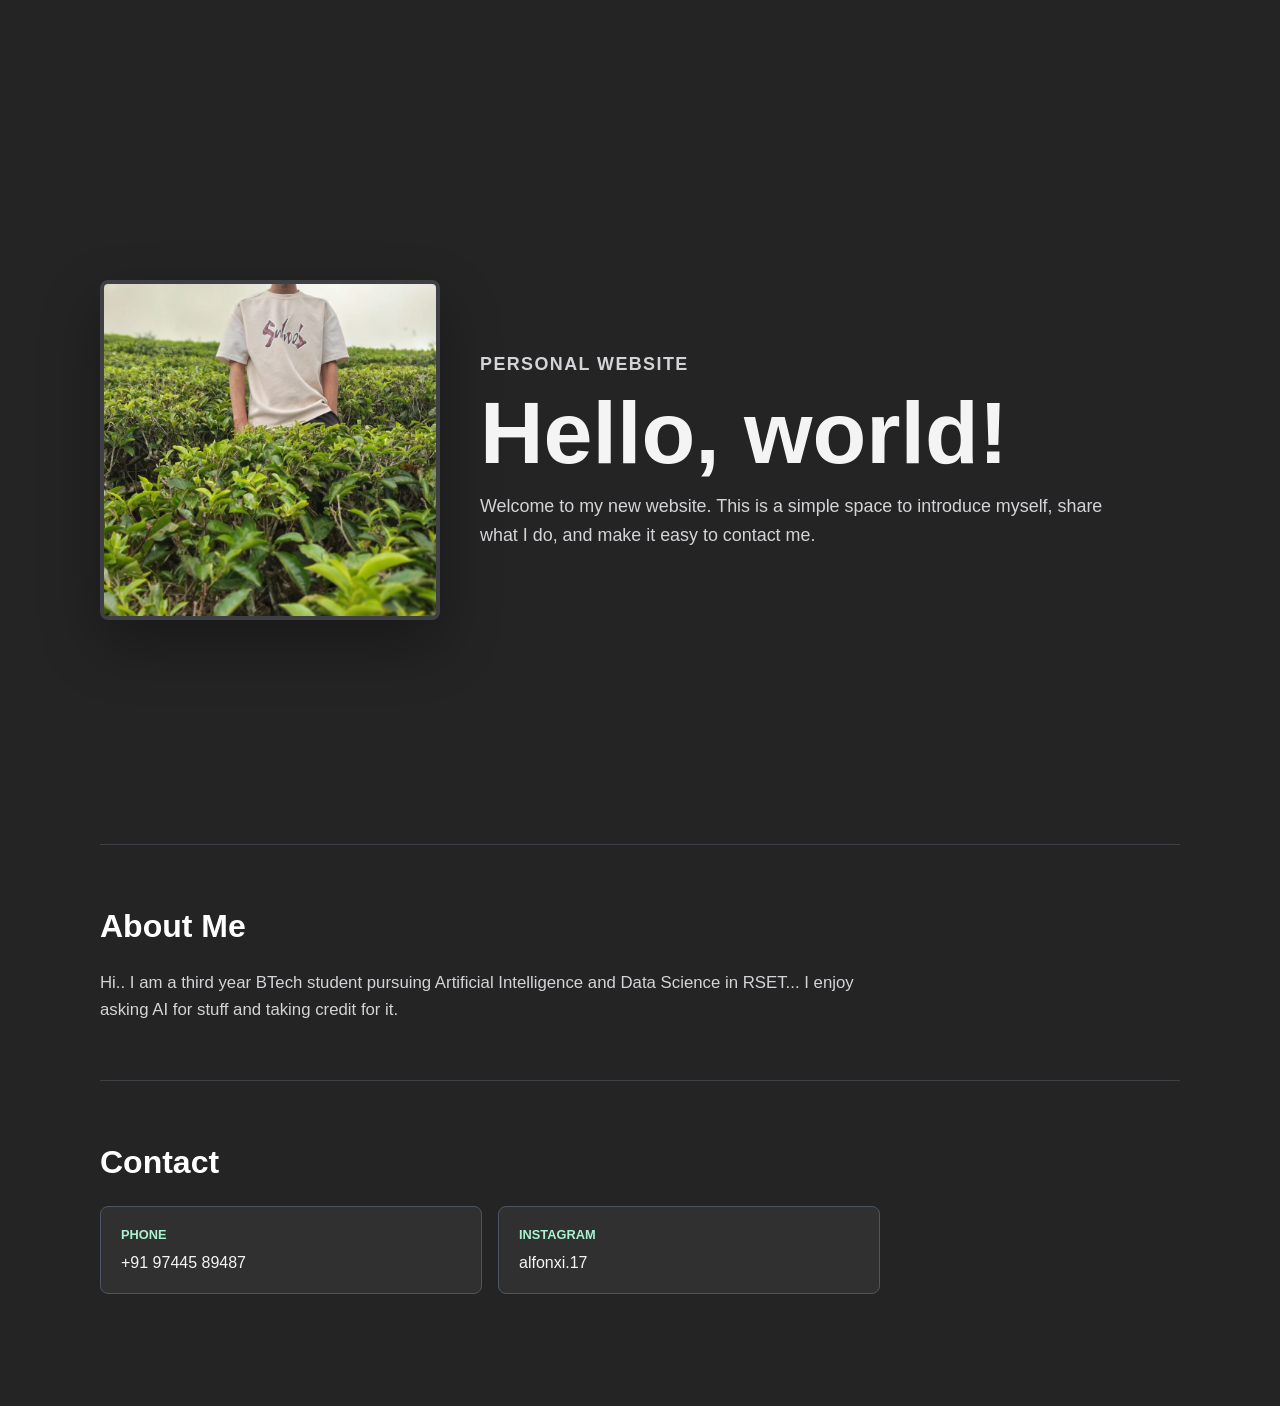
==== index.html @ b7babdc3 "Update index.html" ====
<!DOCTYPE html>
<html lang="en">
<head>
    <meta charset="UTF-8">
    <meta name="viewport" content="width=device-width, initial-scale=1.0">
    <title>My GitHub Website</title>
    <style>
        * {
            box-sizing: border-box;
            margin: 0;
            padding: 0;
        }

        body {
            min-height: 100vh;
            font-family: Arial, Helvetica, sans-serif;
            color: #f4f4f5;
            background: #242424;
            line-height: 1.6;
        }

        main {
            width: min(1080px, calc(100% - 32px));
            margin: 0 auto;
            padding: 56px 0;
        }

        .hero {
            display: grid;
            grid-template-columns: minmax(220px, 340px) 1fr;
            gap: 40px;
            align-items: center;
            min-height: calc(100vh - 112px);
        }

        .profile-photo {
            width: 100%;
            aspect-ratio: 1;
            object-fit: cover;
            border: 4px solid #3f3f46;
            border-radius: 8px;
            box-shadow: 0 24px 60px rgba(0, 0, 0, 0.32);
            background: #18181b;
        }

        .intro {
            max-width: 650px;
        }

        .eyebrow {
            margin-bottom: 12px;
            color: #a7f3d0;
            font-size: 0.9rem;
            font-weight: 700;
            letter-spacing: 0.08em;
            text-transform: uppercase;
        }

        h1 {
            margin-bottom: 18px;
            font-size: clamp(2.5rem, 8vw, 5.5rem);
            line-height: 0.95;
        }

        .intro p {
            color: #d4d4d8;
            font-size: 1.12rem;
        }

        section {
            padding: 56px 0;
            border-top: 1px solid #3f3f46;
        }

        h2 {
            margin-bottom: 18px;
            color: #ffffff;
            font-size: 2rem;
        }

        .about {
            max-width: 780px;
            color: #d4d4d8;
            font-size: 1.05rem;
        }

        .contact-grid {
            display: grid;
            grid-template-columns: repeat(2, minmax(0, 1fr));
            gap: 16px;
            max-width: 780px;
        }

        .contact-link {
            display: block;
            padding: 18px 20px;
            color: #f4f4f5;
            text-decoration: none;
            background: #303030;
            border: 1px solid #4b5563;
            border-radius: 8px;
            transition: transform 160ms ease, border-color 160ms ease, background 160ms ease;
        }

        .contact-link:hover,
        .contact-link:focus {
            background: #353535;
            border-color: #a7f3d0;
            transform: translateY(-2px);
            outline: none;
        }

        .contact-label {
            display: block;
            margin-bottom: 4px;
            color: #a7f3d0;
            font-size: 0.8rem;
            font-weight: 700;
            text-transform: uppercase;
        }

        .contact-value {
            word-break: break-word;
        }

        @media (max-width: 760px) {
            main {
                padding: 32px 0;
            }

            .hero {
                grid-template-columns: 1fr;
                gap: 28px;
                min-height: auto;
            }

            .profile-photo {
                max-width: 320px;
                object-fit:"contain"
            }

            .contact-grid {
                grid-template-columns: 1fr;
            }
        }
    </style>
</head>
<body>
    <main>
        <header class="hero">
            <img class="profile-photo" src="WhatsApp Image 2026-06-30 at 00.32.27.jpeg" alt="My photo">

            <div class="intro">
                <p class="eyebrow">Personal Website</p>
                <h1>Hello, world!</h1>
                <p>Welcome to my new website. This is a simple space to introduce myself, share what I do, and make it easy to contact me.</p>
            </div>
        </header>

        <section>
            <h2>About Me</h2>
            <p class="about">
                Hi.. I am a third year BTech student pursuing Artificial Intelligence and Data Science in RSET... I enjoy asking AI for stuff and taking credit for it.
            </p>
        </section>

        <section>
            <h2>Contact</h2>
            <div class="contact-grid">
                <a class="contact-link" href="tel:+919744589487">
                    <span class="contact-label">Phone</span>
                    <span class="contact-value">+91 97445 89487</span>
                </a>

                <a class="contact-link" href="https://www.instagram.com/your_instagram_id/" target="_blank" rel="noopener noreferrer">
                    <span class="contact-label">Instagram</span>
                    <span class="contact-value">alfonxi.17</span>
                </a>
            </div>
        </section>
    </main>
</body>
</html>
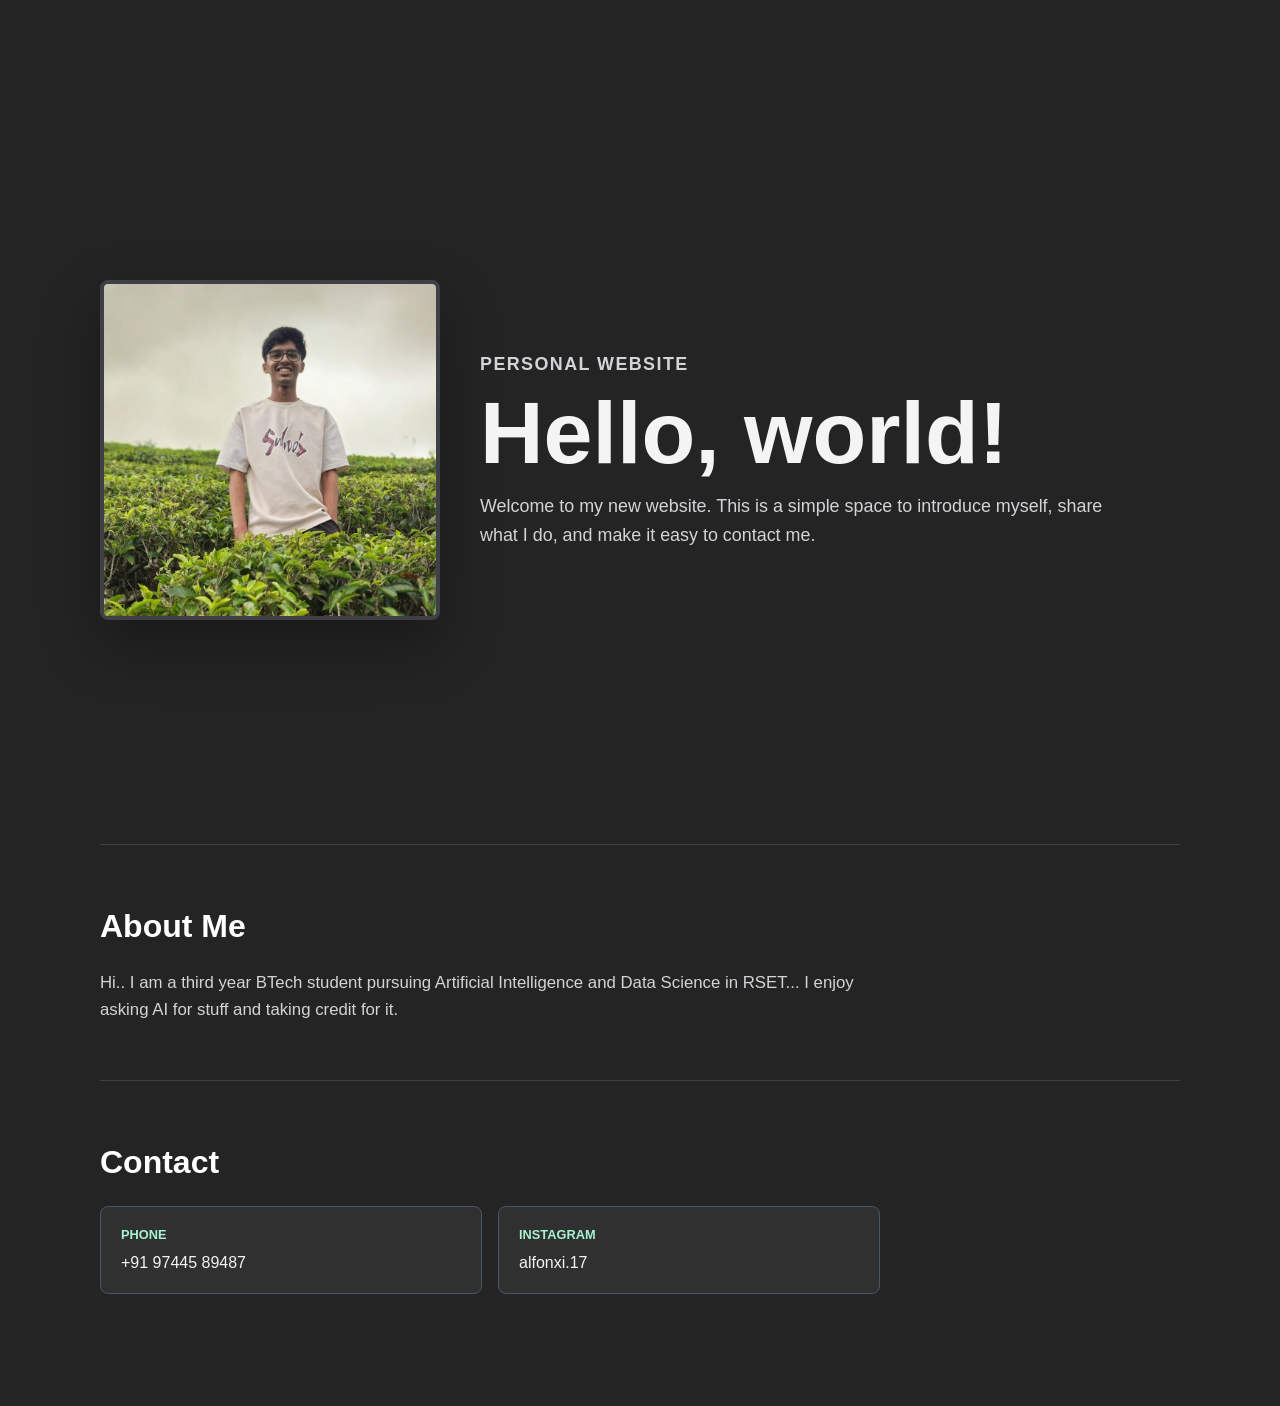
==== commit 65818de9: "Update index.html" ====
--- a/index.html
+++ b/index.html
@@ -148,7 +148,7 @@
 <body>
     <main>
         <header class="hero">
-            <img class="profile-photo" src="WhatsApp Image 2026-06-30 at 00.32.27.jpeg" alt="My photo">
+            <img class="profile-photo" src="img.jpeg" alt="My photo">
 
             <div class="intro">
                 <p class="eyebrow">Personal Website</p>
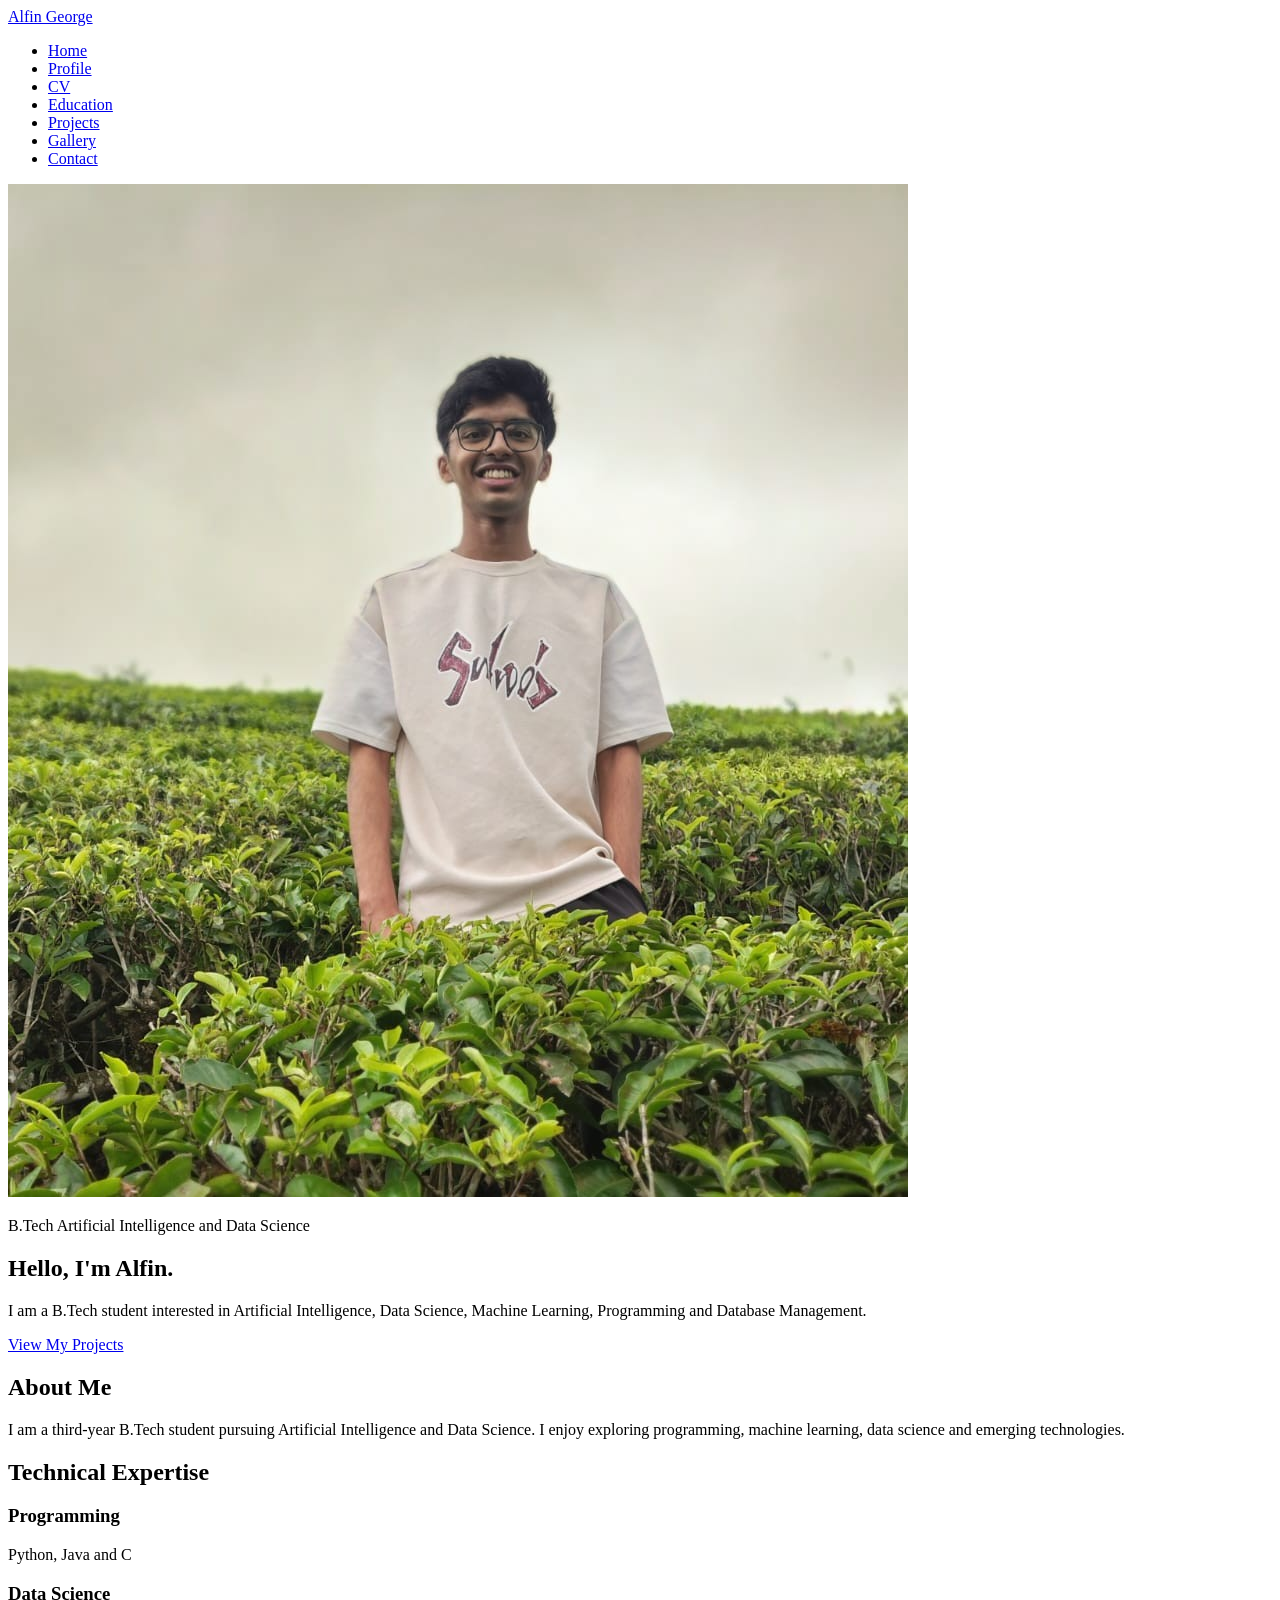
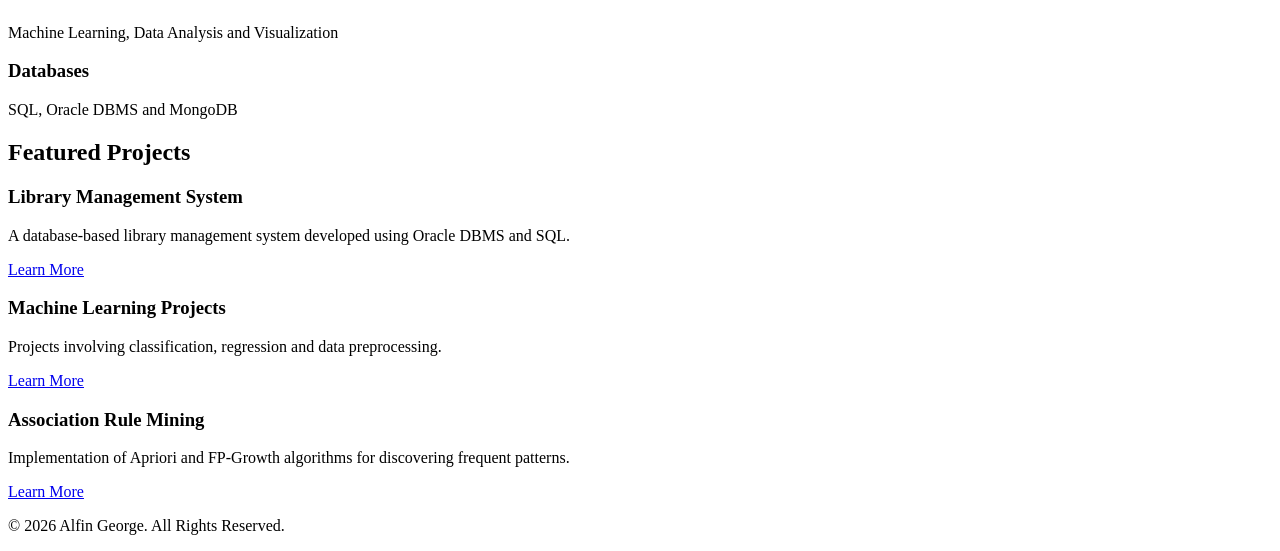
==== commit 6569dbed: "Update index.html" ====
--- a/index.html
+++ b/index.html
@@ -1,183 +1,223 @@
 <!DOCTYPE html>
 <html lang="en">
+
 <head>
+
     <meta charset="UTF-8">
-    <meta name="viewport" content="width=device-width, initial-scale=1.0">
-    <title>My GitHub Website</title>
-    <style>
-        * {
-            box-sizing: border-box;
-            margin: 0;
-            padding: 0;
-        }
-
-        body {
-            min-height: 100vh;
-            font-family: Arial, Helvetica, sans-serif;
-            color: #f4f4f5;
-            background: #242424;
-            line-height: 1.6;
-        }
-
-        main {
-            width: min(1080px, calc(100% - 32px));
-            margin: 0 auto;
-            padding: 56px 0;
-        }
-
-        .hero {
-            display: grid;
-            grid-template-columns: minmax(220px, 340px) 1fr;
-            gap: 40px;
-            align-items: center;
-            min-height: calc(100vh - 112px);
-        }
-
-        .profile-photo {
-            width: 100%;
-            aspect-ratio: 1;
-            object-fit: cover;
-            border: 4px solid #3f3f46;
-            border-radius: 8px;
-            box-shadow: 0 24px 60px rgba(0, 0, 0, 0.32);
-            background: #18181b;
-        }
-
-        .intro {
-            max-width: 650px;
-        }
-
-        .eyebrow {
-            margin-bottom: 12px;
-            color: #a7f3d0;
-            font-size: 0.9rem;
-            font-weight: 700;
-            letter-spacing: 0.08em;
-            text-transform: uppercase;
-        }
-
-        h1 {
-            margin-bottom: 18px;
-            font-size: clamp(2.5rem, 8vw, 5.5rem);
-            line-height: 0.95;
-        }
-
-        .intro p {
-            color: #d4d4d8;
-            font-size: 1.12rem;
-        }
-
-        section {
-            padding: 56px 0;
-            border-top: 1px solid #3f3f46;
-        }
-
-        h2 {
-            margin-bottom: 18px;
-            color: #ffffff;
-            font-size: 2rem;
-        }
-
-        .about {
-            max-width: 780px;
-            color: #d4d4d8;
-            font-size: 1.05rem;
-        }
-
-        .contact-grid {
-            display: grid;
-            grid-template-columns: repeat(2, minmax(0, 1fr));
-            gap: 16px;
-            max-width: 780px;
-        }
-
-        .contact-link {
-            display: block;
-            padding: 18px 20px;
-            color: #f4f4f5;
-            text-decoration: none;
-            background: #303030;
-            border: 1px solid #4b5563;
-            border-radius: 8px;
-            transition: transform 160ms ease, border-color 160ms ease, background 160ms ease;
-        }
-
-        .contact-link:hover,
-        .contact-link:focus {
-            background: #353535;
-            border-color: #a7f3d0;
-            transform: translateY(-2px);
-            outline: none;
-        }
-
-        .contact-label {
-            display: block;
-            margin-bottom: 4px;
-            color: #a7f3d0;
-            font-size: 0.8rem;
-            font-weight: 700;
-            text-transform: uppercase;
-        }
-
-        .contact-value {
-            word-break: break-word;
-        }
-
-        @media (max-width: 760px) {
-            main {
-                padding: 32px 0;
-            }
-
-            .hero {
-                grid-template-columns: 1fr;
-                gap: 28px;
-                min-height: auto;
-            }
-
-            .profile-photo {
-                max-width: 320px;
-                object-fit:"contain"
-            }
-
-            .contact-grid {
-                grid-template-columns: 1fr;
-            }
-        }
-    </style>
+
+    <meta name="viewport"
+          content="width=device-width, initial-scale=1.0">
+
+    <meta name="description"
+          content="Personal portfolio website of Alfin George, B.Tech Artificial Intelligence and Data Science student.">
+
+    <meta name="author"
+          content="Alfin George">
+
+    <meta name="keywords"
+          content="Alfin George, Artificial Intelligence, Data Science, Machine Learning, Python">
+
+    <title>Alfin George | Portfolio</title>
+
+    <link rel="stylesheet" href="css/style.css">
+
 </head>
+
 <body>
-    <main>
-        <header class="hero">
-            <img class="profile-photo" src="img.jpeg" alt="My photo">
-
-            <div class="intro">
-                <p class="eyebrow">Personal Website</p>
-                <h1>Hello, world!</h1>
-                <p>Welcome to my new website. This is a simple space to introduce myself, share what I do, and make it easy to contact me.</p>
+
+<header>
+
+    <div class="navbar">
+
+        <a href="index.html" class="logo">
+            Alfin George
+        </a>
+
+        <nav>
+
+            <ul>
+
+                <li>
+                    <a href="index.html">Home</a>
+                </li>
+
+                <li>
+                    <a href="profile.html">Profile</a>
+                </li>
+
+                <li>
+                    <a href="cv.html">CV</a>
+                </li>
+
+                <li>
+                    <a href="education.html">Education</a>
+                </li>
+
+                <li>
+                    <a href="projects.html">Projects</a>
+                </li>
+
+                <li>
+                    <a href="activities.html">Gallery</a>
+                </li>
+
+                <li>
+                    <a href="contact.html">Contact</a>
+                </li>
+
+            </ul>
+
+        </nav>
+
+    </div>
+
+</header>
+
+
+<main>
+
+    <section class="hero">
+
+        <img
+            class="profile-photo"
+            src="img.jpeg"
+            alt="Profile photo of Alfin George">
+
+        <div>
+
+            <p class="eyebrow">
+                B.Tech Artificial Intelligence and Data Science
+            </p>
+
+            <h1>
+                Hello, I'm Alfin.
+            </h1>
+
+            <p>
+                I am a B.Tech student interested in Artificial
+                Intelligence, Data Science, Machine Learning,
+                Programming and Database Management.
+            </p>
+
+            <a href="projects.html" class="btn">
+                View My Projects
+            </a>
+
+        </div>
+
+    </section>
+
+
+    <section>
+
+        <h2>About Me</h2>
+
+        <p class="about">
+
+            I am a third-year B.Tech student pursuing Artificial
+            Intelligence and Data Science. I enjoy exploring
+            programming, machine learning, data science and
+            emerging technologies.
+
+        </p>
+
+    </section>
+
+
+    <section>
+
+        <h2>Technical Expertise</h2>
+
+        <div class="skills">
+
+            <div class="card">
+                <h3>Programming</h3>
+                <p>Python, Java and C</p>
             </div>
-        </header>
-
-        <section>
-            <h2>About Me</h2>
-            <p class="about">
-                Hi.. I am a third year BTech student pursuing Artificial Intelligence and Data Science in RSET... I enjoy asking AI for stuff and taking credit for it.
-            </p>
-        </section>
-
-        <section>
-            <h2>Contact</h2>
-            <div class="contact-grid">
-                <a class="contact-link" href="tel:+919744589487">
-                    <span class="contact-label">Phone</span>
-                    <span class="contact-value">+91 97445 89487</span>
+
+            <div class="card">
+                <h3>Data Science</h3>
+                <p>Machine Learning, Data Analysis and Visualization</p>
+            </div>
+
+            <div class="card">
+                <h3>Databases</h3>
+                <p>SQL, Oracle DBMS and MongoDB</p>
+            </div>
+
+        </div>
+
+    </section>
+
+
+    <section>
+
+        <h2>Featured Projects</h2>
+
+        <div class="project-grid">
+
+            <article class="card">
+
+                <h3>Library Management System</h3>
+
+                <p>
+                    A database-based library management system
+                    developed using Oracle DBMS and SQL.
+                </p>
+
+                <a href="projects.html" class="btn">
+                    Learn More
                 </a>
 
-                <a class="contact-link" href="https://www.instagram.com/your_instagram_id/" target="_blank" rel="noopener noreferrer">
-                    <span class="contact-label">Instagram</span>
-                    <span class="contact-value">alfonxi.17</span>
+            </article>
+
+
+            <article class="card">
+
+                <h3>Machine Learning Projects</h3>
+
+                <p>
+                    Projects involving classification,
+                    regression and data preprocessing.
+                </p>
+
+                <a href="projects.html" class="btn">
+                    Learn More
                 </a>
-            </div>
-        </section>
-    </main>
+
+            </article>
+
+
+            <article class="card">
+
+                <h3>Association Rule Mining</h3>
+
+                <p>
+                    Implementation of Apriori and FP-Growth
+                    algorithms for discovering frequent patterns.
+                </p>
+
+                <a href="projects.html" class="btn">
+                    Learn More
+                </a>
+
+            </article>
+
+        </div>
+
+    </section>
+
+</main>
+
+
+<footer>
+
+    <p>
+        &copy; 2026 Alfin George. All Rights Reserved.
+    </p>
+
+</footer>
+
 </body>
+
 </html>
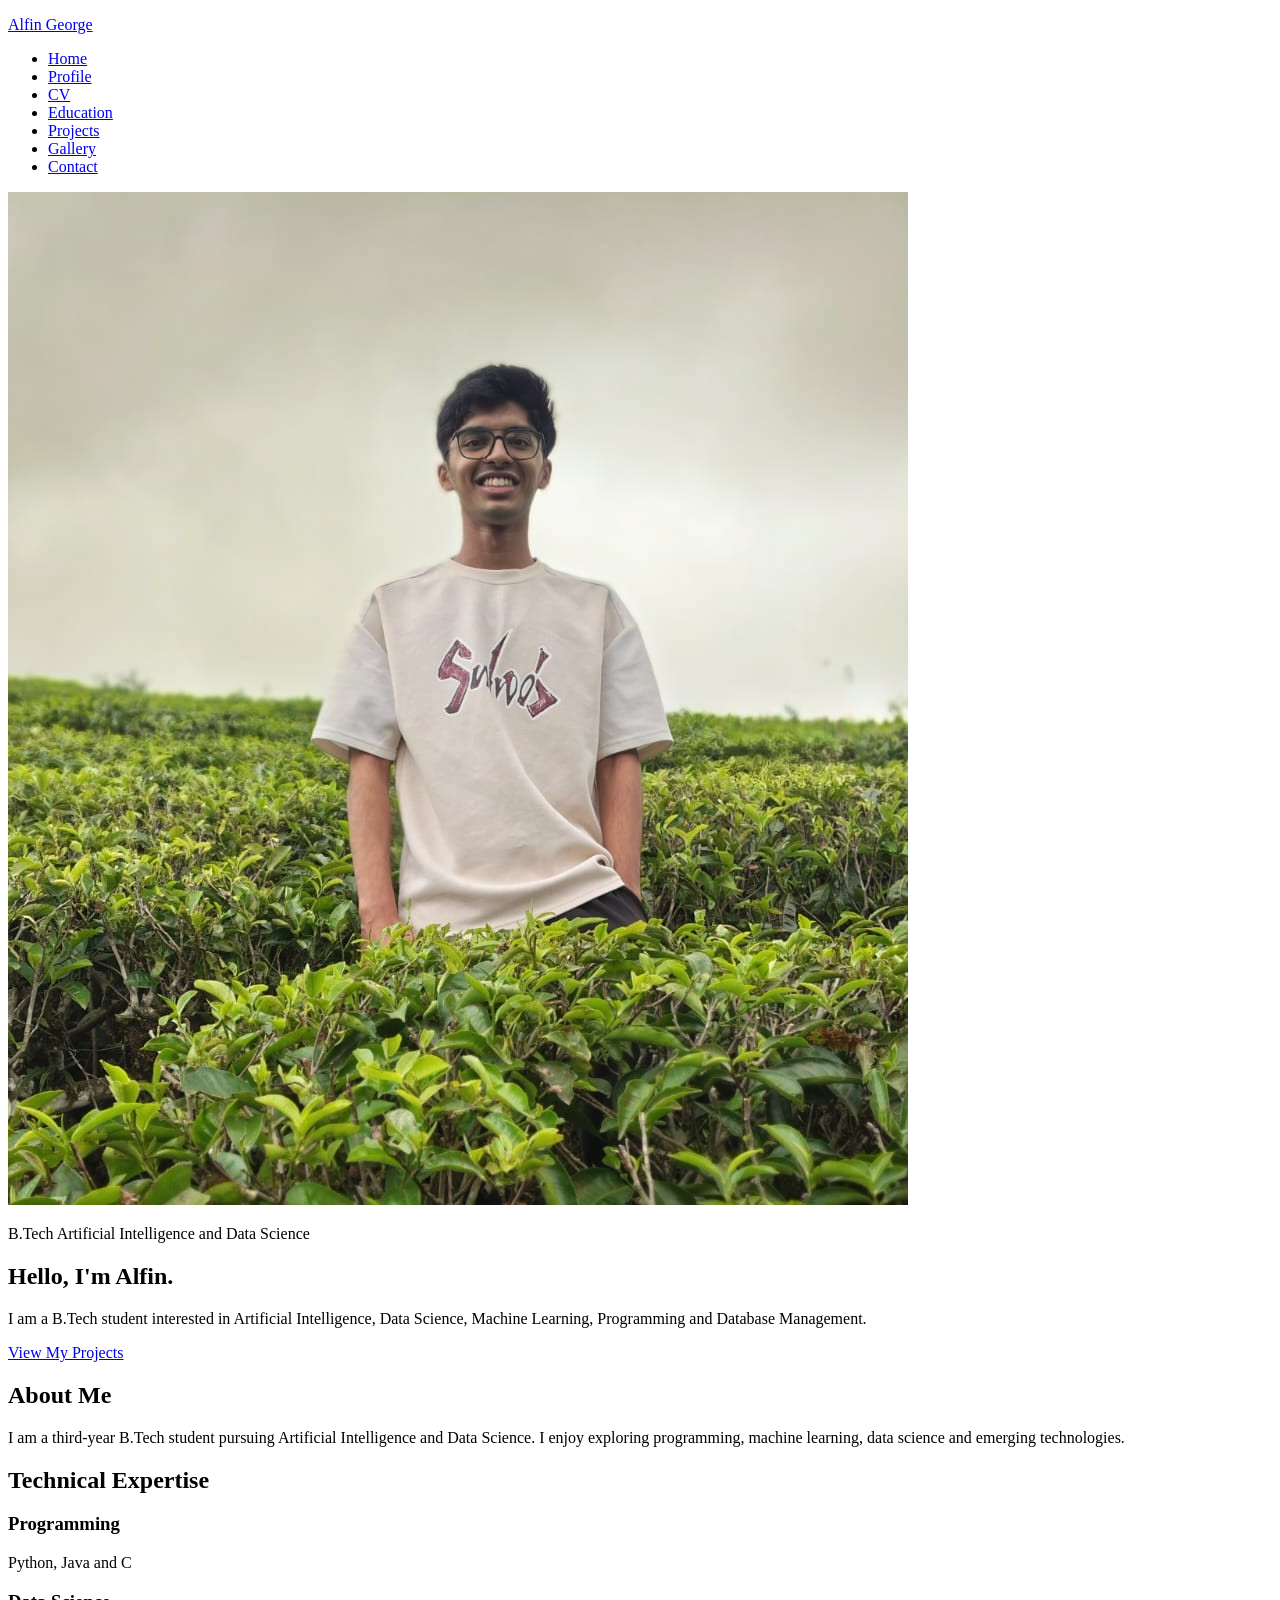
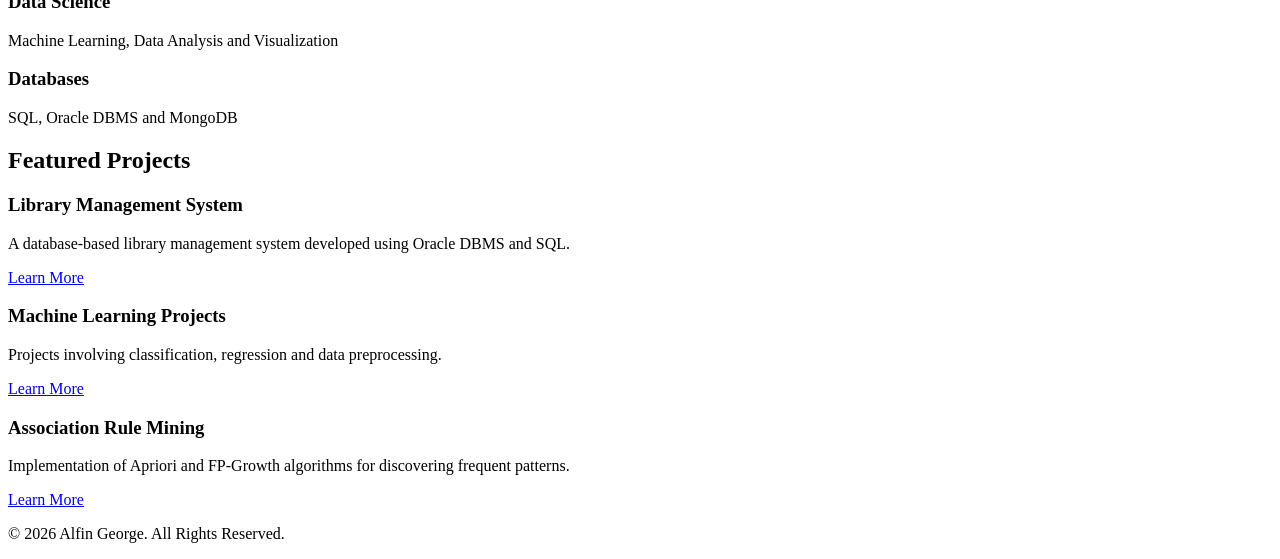
==== commit 7af9e41f: "Update index.html" ====
--- a/index.html
+++ b/index.html
@@ -2,7 +2,7 @@
 <html lang="en">
 
 <head>
-
+<p id="greeting" class="eyebrow"></p>
     <meta charset="UTF-8">
 
     <meta name="viewport"
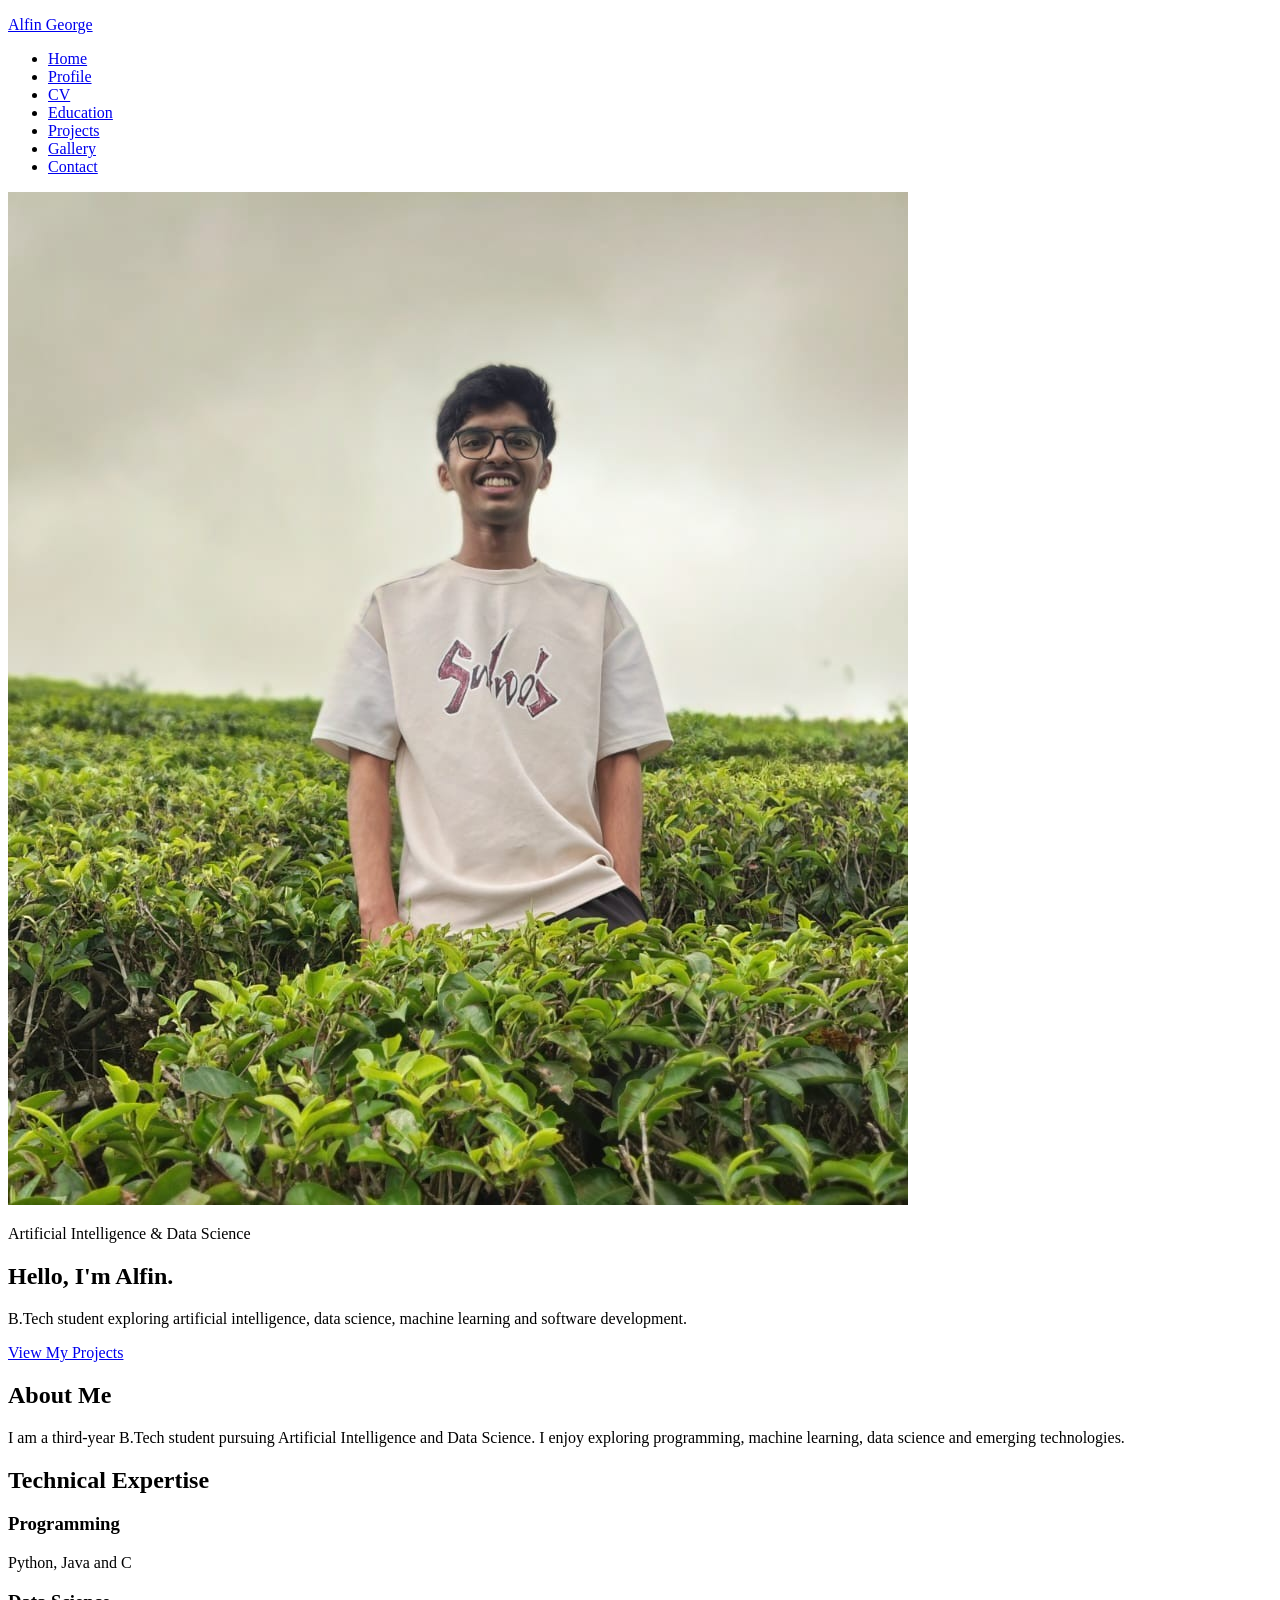
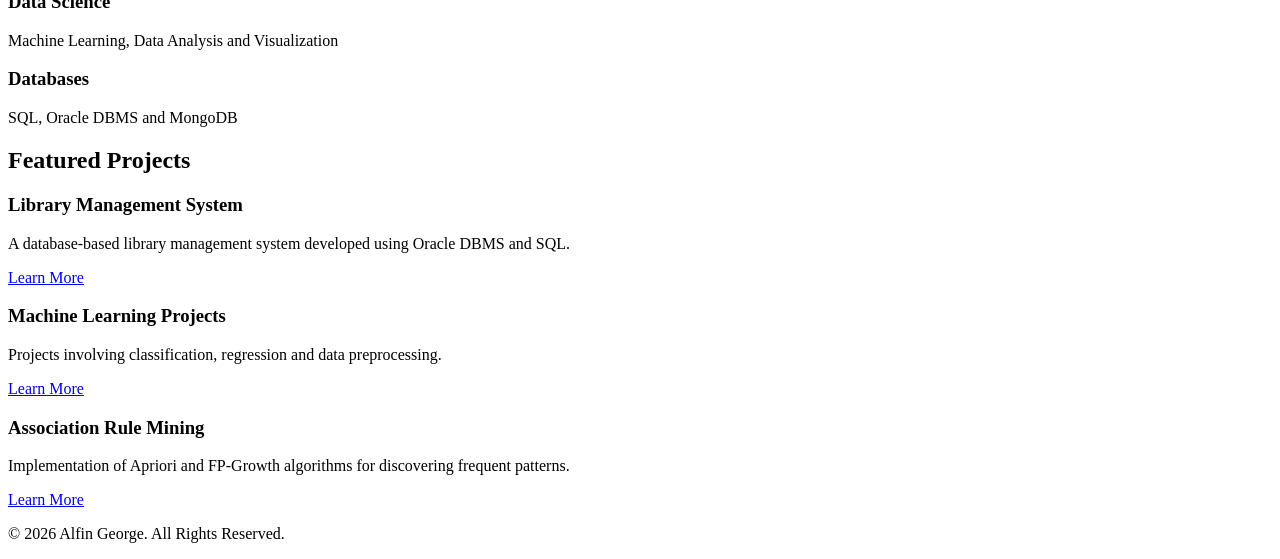
==== commit 608cb7cb: "Update index.html" ====
--- a/index.html
+++ b/index.html
@@ -76,36 +76,35 @@
 
 <main>
 
-    <section class="hero">
-
-        <img
-            class="profile-photo"
-            src="img.jpeg"
-            alt="Profile photo of Alfin George">
-
-        <div>
-
-            <p class="eyebrow">
-                B.Tech Artificial Intelligence and Data Science
-            </p>
-
-            <h1>
-                Hello, I'm Alfin.
-            </h1>
-
-            <p>
-                I am a B.Tech student interested in Artificial
-                Intelligence, Data Science, Machine Learning,
-                Programming and Database Management.
-            </p>
-
-            <a href="projects.html" class="btn">
-                View My Projects
-            </a>
-
-        </div>
-
-    </section>
+   <section class="hero">
+
+    <img
+        class="profile-photo"
+        src="img.jpeg"
+        alt="Profile photo of Alfin George">
+
+    <div>
+
+        <p id="greeting" class="eyebrow">
+            Artificial Intelligence & Data Science
+        </p>
+
+        <h1>
+            Hello, I'm Alfin.
+        </h1>
+
+        <p>
+            B.Tech student exploring artificial intelligence,
+            data science, machine learning and software development.
+        </p>
+
+        <a href="projects.html" class="btn">
+            View My Projects
+        </a>
+
+    </div>
+
+</section>
 
 
     <section>
@@ -217,7 +216,7 @@
     </p>
 
 </footer>
-
+<script src="js/script.js"></script>
 </body>
 
 </html>
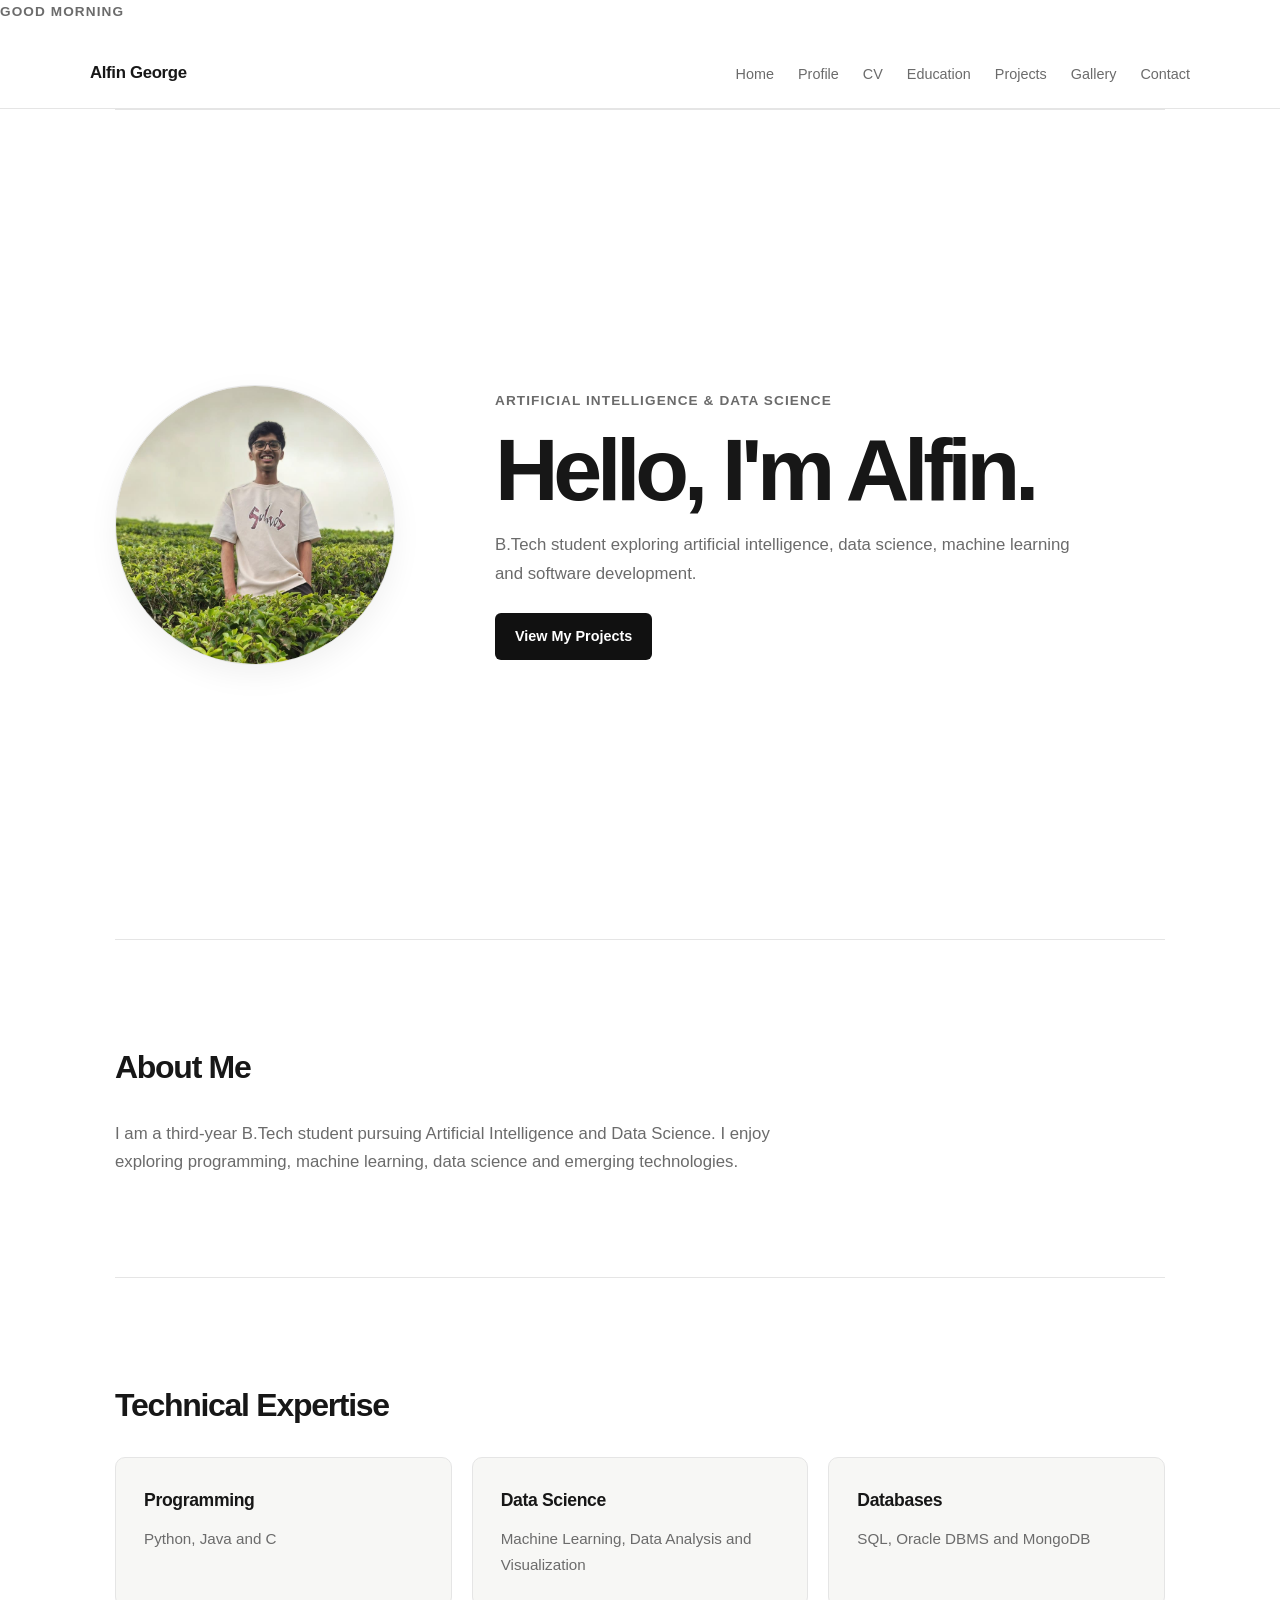
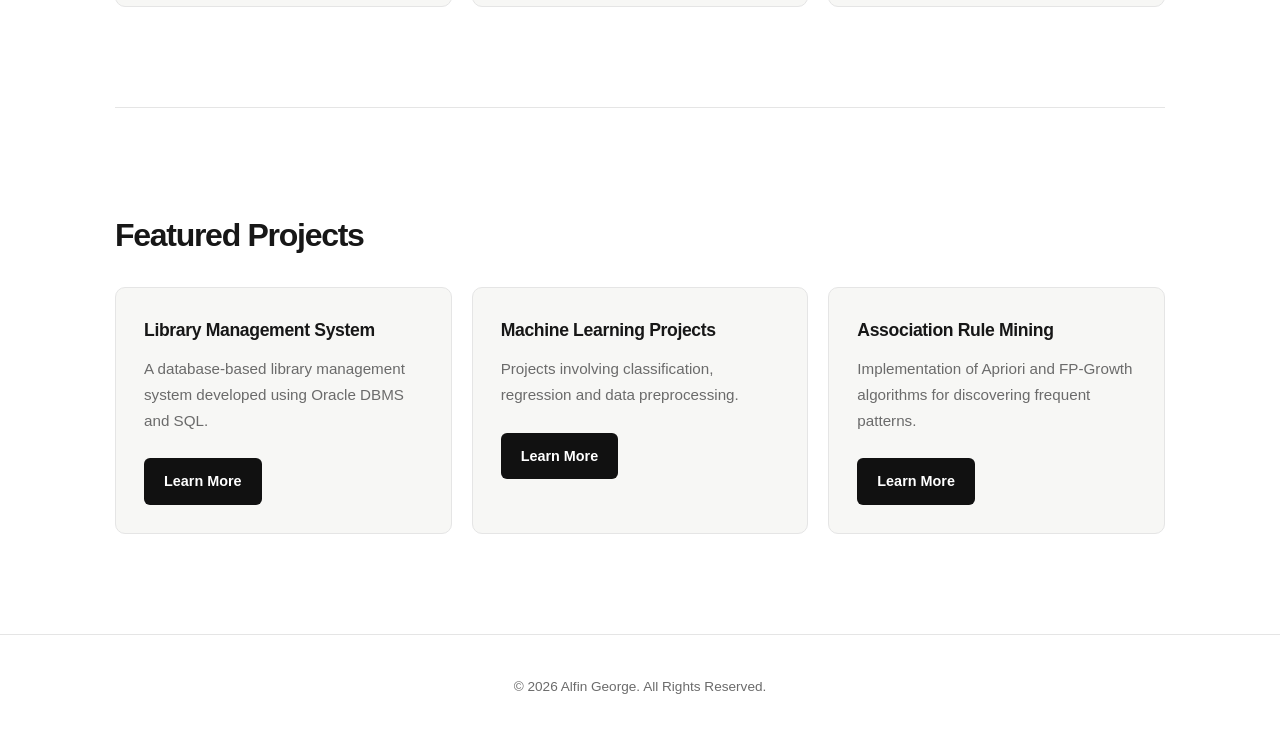
==== commit 0ff733b1: "Update index.html" ====
--- a/index.html
+++ b/index.html
@@ -19,7 +19,7 @@
 
     <title>Alfin George | Portfolio</title>
 
-    <link rel="stylesheet" href="css/style.css">
+    <link rel="stylesheet" href="style.css">
 
 </head>
 
@@ -216,7 +216,7 @@
     </p>
 
 </footer>
-<script src="js/script.js"></script>
+<script src="script.js"></script>
 </body>
 
 </html>
--- a/style.css
+++ b/style.css
@@ -0,0 +1,629 @@
+* {
+    margin: 0;
+    padding: 0;
+    box-sizing: border-box;
+}
+
+:root {
+    --bg: #ffffff;
+    --surface: #f7f7f5;
+    --text: #171717;
+    --muted: #6b6b6b;
+    --border: #e5e5e5;
+    --accent: #111111;
+    --accent-text: #ffffff;
+    --shadow: 0 10px 30px rgba(0, 0, 0, 0.06);
+}
+
+body.dark-mode {
+    --bg: #0f0f0f;
+    --surface: #171717;
+    --text: #f5f5f5;
+    --muted: #a1a1a1;
+    --border: #2a2a2a;
+    --accent: #f5f5f5;
+    --accent-text: #111111;
+    --shadow: 0 10px 30px rgba(0, 0, 0, 0.25);
+}
+
+html {
+    scroll-behavior: smooth;
+}
+
+body {
+    font-family: Inter, -apple-system, BlinkMacSystemFont, "Segoe UI",
+        Roboto, Helvetica, Arial, sans-serif;
+
+    background: var(--bg);
+    color: var(--text);
+
+    line-height: 1.7;
+    transition: background 0.25s ease, color 0.25s ease;
+}
+
+a {
+    color: inherit;
+    text-decoration: none;
+}
+
+img {
+    max-width: 100%;
+    display: block;
+}
+
+/* =========================
+   HEADER
+========================= */
+
+header {
+    position: sticky;
+    top: 0;
+    z-index: 1000;
+
+    background: color-mix(in srgb, var(--bg) 92%, transparent);
+    backdrop-filter: blur(12px);
+
+    border-bottom: 1px solid var(--border);
+}
+
+.navbar {
+    width: min(1100px, calc(100% - 40px));
+    margin: auto;
+
+    min-height: 70px;
+
+    display: flex;
+    align-items: center;
+    justify-content: space-between;
+
+    gap: 30px;
+}
+
+.logo {
+    font-size: 1.05rem;
+    font-weight: 700;
+    letter-spacing: -0.02em;
+}
+
+nav ul {
+    display: flex;
+    align-items: center;
+    gap: 24px;
+
+    list-style: none;
+}
+
+nav a {
+    color: var(--muted);
+    font-size: 0.9rem;
+    font-weight: 500;
+
+    transition: color 0.2s ease;
+}
+
+nav a:hover {
+    color: var(--text);
+}
+
+/* =========================
+   DARK MODE BUTTON
+========================= */
+
+.theme-toggle {
+    width: 38px;
+    height: 38px;
+
+    display: flex;
+    align-items: center;
+    justify-content: center;
+
+    border: 1px solid var(--border);
+    border-radius: 50%;
+
+    background: var(--surface);
+    color: var(--text);
+
+    cursor: pointer;
+
+    font-size: 1rem;
+
+    transition: all 0.2s ease;
+}
+
+.theme-toggle:hover {
+    transform: translateY(-2px);
+    box-shadow: var(--shadow);
+}
+
+/* =========================
+   MAIN
+========================= */
+
+main {
+    width: min(1050px, calc(100% - 40px));
+    margin: auto;
+}
+
+/* =========================
+   HERO
+========================= */
+
+.hero {
+    min-height: calc(100vh - 70px);
+
+    display: grid;
+    grid-template-columns: 300px 1fr;
+
+    align-items: center;
+
+    gap: 80px;
+}
+
+.profile-photo {
+    width: 280px;
+    height: 280px;
+
+    object-fit: cover;
+
+    border-radius: 50%;
+
+    border: 1px solid var(--border);
+
+    box-shadow: var(--shadow);
+}
+
+.eyebrow {
+    margin-bottom: 15px;
+
+    color: var(--muted);
+
+    font-size: 0.85rem;
+    font-weight: 600;
+
+    letter-spacing: 0.08em;
+    text-transform: uppercase;
+}
+
+h1 {
+    margin-bottom: 20px;
+
+    font-size: clamp(3rem, 7vw, 5.5rem);
+
+    line-height: 0.95;
+    letter-spacing: -0.06em;
+}
+
+h2 {
+    margin-bottom: 25px;
+
+    font-size: 2rem;
+    letter-spacing: -0.04em;
+}
+
+h3 {
+    margin-bottom: 10px;
+
+    font-size: 1.1rem;
+    letter-spacing: -0.02em;
+}
+
+p {
+    color: var(--muted);
+}
+
+.hero p:not(.eyebrow) {
+    max-width: 600px;
+
+    font-size: 1.05rem;
+}
+
+/* =========================
+   BUTTON
+========================= */
+
+.btn {
+    display: inline-block;
+
+    margin-top: 25px;
+
+    padding: 11px 20px;
+
+    background: var(--accent);
+    color: var(--accent-text);
+
+    border-radius: 6px;
+
+    font-size: 0.9rem;
+    font-weight: 600;
+
+    transition: transform 0.2s ease,
+                opacity 0.2s ease;
+}
+
+.btn:hover {
+    transform: translateY(-2px);
+    opacity: 0.85;
+}
+
+/* =========================
+   SECTIONS
+========================= */
+
+section {
+    padding: 100px 0;
+
+    border-top: 1px solid var(--border);
+}
+
+.about {
+    max-width: 720px;
+
+    font-size: 1.05rem;
+}
+
+/* =========================
+   CARDS
+========================= */
+
+.skills,
+.project-grid,
+.gallery {
+    display: grid;
+
+    grid-template-columns: repeat(3, 1fr);
+
+    gap: 20px;
+}
+
+.card {
+    padding: 28px;
+
+    background: var(--surface);
+
+    border: 1px solid var(--border);
+
+    border-radius: 10px;
+
+    transition: transform 0.2s ease,
+                box-shadow 0.2s ease,
+                border-color 0.2s ease;
+}
+
+.card:hover {
+    transform: translateY(-4px);
+
+    border-color: var(--text);
+
+    box-shadow: var(--shadow);
+}
+
+.card p {
+    font-size: 0.95rem;
+}
+
+/* =========================
+   PROJECTS
+========================= */
+
+.project-card {
+    overflow: hidden;
+
+    background: var(--surface);
+
+    border: 1px solid var(--border);
+
+    border-radius: 10px;
+
+    transition: transform 0.2s ease,
+                box-shadow 0.2s ease;
+}
+
+.project-card:hover {
+    transform: translateY(-4px);
+    box-shadow: var(--shadow);
+}
+
+.project-content {
+    padding: 25px;
+}
+
+.project-content p {
+    margin-bottom: 10px;
+}
+
+/* =========================
+   GALLERY
+========================= */
+
+.gallery article {
+    overflow: hidden;
+
+    background: var(--surface);
+
+    border: 1px solid var(--border);
+
+    border-radius: 10px;
+}
+
+.gallery img {
+    width: 100%;
+    height: 220px;
+
+    object-fit: cover;
+
+    transition: transform 0.3s ease;
+}
+
+.gallery article:hover img {
+    transform: scale(1.03);
+}
+
+.gallery h3 {
+    padding: 20px;
+}
+
+/* =========================
+   TABLE
+========================= */
+
+table {
+    width: 100%;
+
+    border-collapse: collapse;
+
+    margin-top: 25px;
+
+    background: var(--surface);
+
+    border: 1px solid var(--border);
+
+    border-radius: 10px;
+
+    overflow: hidden;
+}
+
+caption {
+    margin-bottom: 15px;
+
+    color: var(--muted);
+
+    text-align: left;
+
+    font-size: 0.9rem;
+}
+
+th,
+td {
+    padding: 16px;
+
+    border-bottom: 1px solid var(--border);
+
+    text-align: left;
+}
+
+th {
+    color: var(--text);
+
+    font-size: 0.9rem;
+}
+
+td {
+    color: var(--muted);
+}
+
+tr:last-child td {
+    border-bottom: none;
+}
+
+/* =========================
+   FORM
+========================= */
+
+form {
+    max-width: 700px;
+}
+
+.form-group {
+    margin-bottom: 22px;
+}
+
+label {
+    display: block;
+
+    margin-bottom: 7px;
+
+    color: var(--text);
+
+    font-size: 0.9rem;
+    font-weight: 600;
+}
+
+input,
+textarea,
+select {
+    width: 100%;
+
+    padding: 12px 14px;
+
+    background: var(--surface);
+
+    color: var(--text);
+
+    border: 1px solid var(--border);
+
+    border-radius: 7px;
+
+    outline: none;
+
+    font: inherit;
+
+    transition: border-color 0.2s ease,
+                box-shadow 0.2s ease;
+}
+
+input:focus,
+textarea:focus,
+select:focus {
+    border-color: var(--text);
+
+    box-shadow: 0 0 0 3px
+        color-mix(in srgb, var(--text) 10%, transparent);
+}
+
+textarea {
+    min-height: 150px;
+
+    resize: vertical;
+}
+
+/* Radio + checkbox */
+
+input[type="radio"],
+input[type="checkbox"] {
+    width: auto;
+
+    margin-right: 6px;
+}
+
+button {
+    padding: 12px 22px;
+
+    background: var(--accent);
+    color: var(--accent-text);
+
+    border: none;
+
+    border-radius: 6px;
+
+    font: inherit;
+    font-weight: 600;
+
+    cursor: pointer;
+
+    transition: opacity 0.2s ease,
+                transform 0.2s ease;
+}
+
+button:hover {
+    opacity: 0.85;
+
+    transform: translateY(-2px);
+}
+
+/* =========================
+   IFRAME
+========================= */
+
+iframe {
+    width: 100%;
+    max-width: 800px;
+
+    height: 400px;
+
+    border: 1px solid var(--border);
+
+    border-radius: 10px;
+}
+
+/* =========================
+   FOOTER
+========================= */
+
+footer {
+    padding: 40px 20px;
+
+    text-align: center;
+
+    border-top: 1px solid var(--border);
+}
+
+footer p {
+    font-size: 0.85rem;
+}
+
+/* =========================
+   MOBILE
+========================= */
+
+@media (max-width: 800px) {
+
+    .navbar {
+        flex-direction: column;
+
+        padding: 18px 0;
+    }
+
+    nav ul {
+        flex-wrap: wrap;
+
+        justify-content: center;
+
+        gap: 12px 18px;
+    }
+
+    main {
+        width: min(100% - 30px, 650px);
+    }
+
+    .hero {
+        min-height: auto;
+
+        grid-template-columns: 1fr;
+
+        gap: 40px;
+
+        padding: 80px 0;
+    }
+
+    .profile-photo {
+        width: 210px;
+        height: 210px;
+
+        margin: auto;
+    }
+
+    h1 {
+        font-size: clamp(3rem, 15vw, 4.5rem);
+    }
+
+    section {
+        padding: 70px 0;
+    }
+
+    .skills,
+    .project-grid,
+    .gallery {
+        grid-template-columns: 1fr;
+    }
+
+    table {
+        display: block;
+
+        overflow-x: auto;
+
+        white-space: nowrap;
+    }
+}
+
+@media (max-width: 500px) {
+
+    nav ul {
+        gap: 10px 14px;
+    }
+
+    nav a {
+        font-size: 0.82rem;
+    }
+
+    .hero {
+        text-align: center;
+    }
+
+    .hero p:not(.eyebrow) {
+        margin: auto;
+    }
+
+    .btn {
+        margin-top: 20px;
+    }
+}
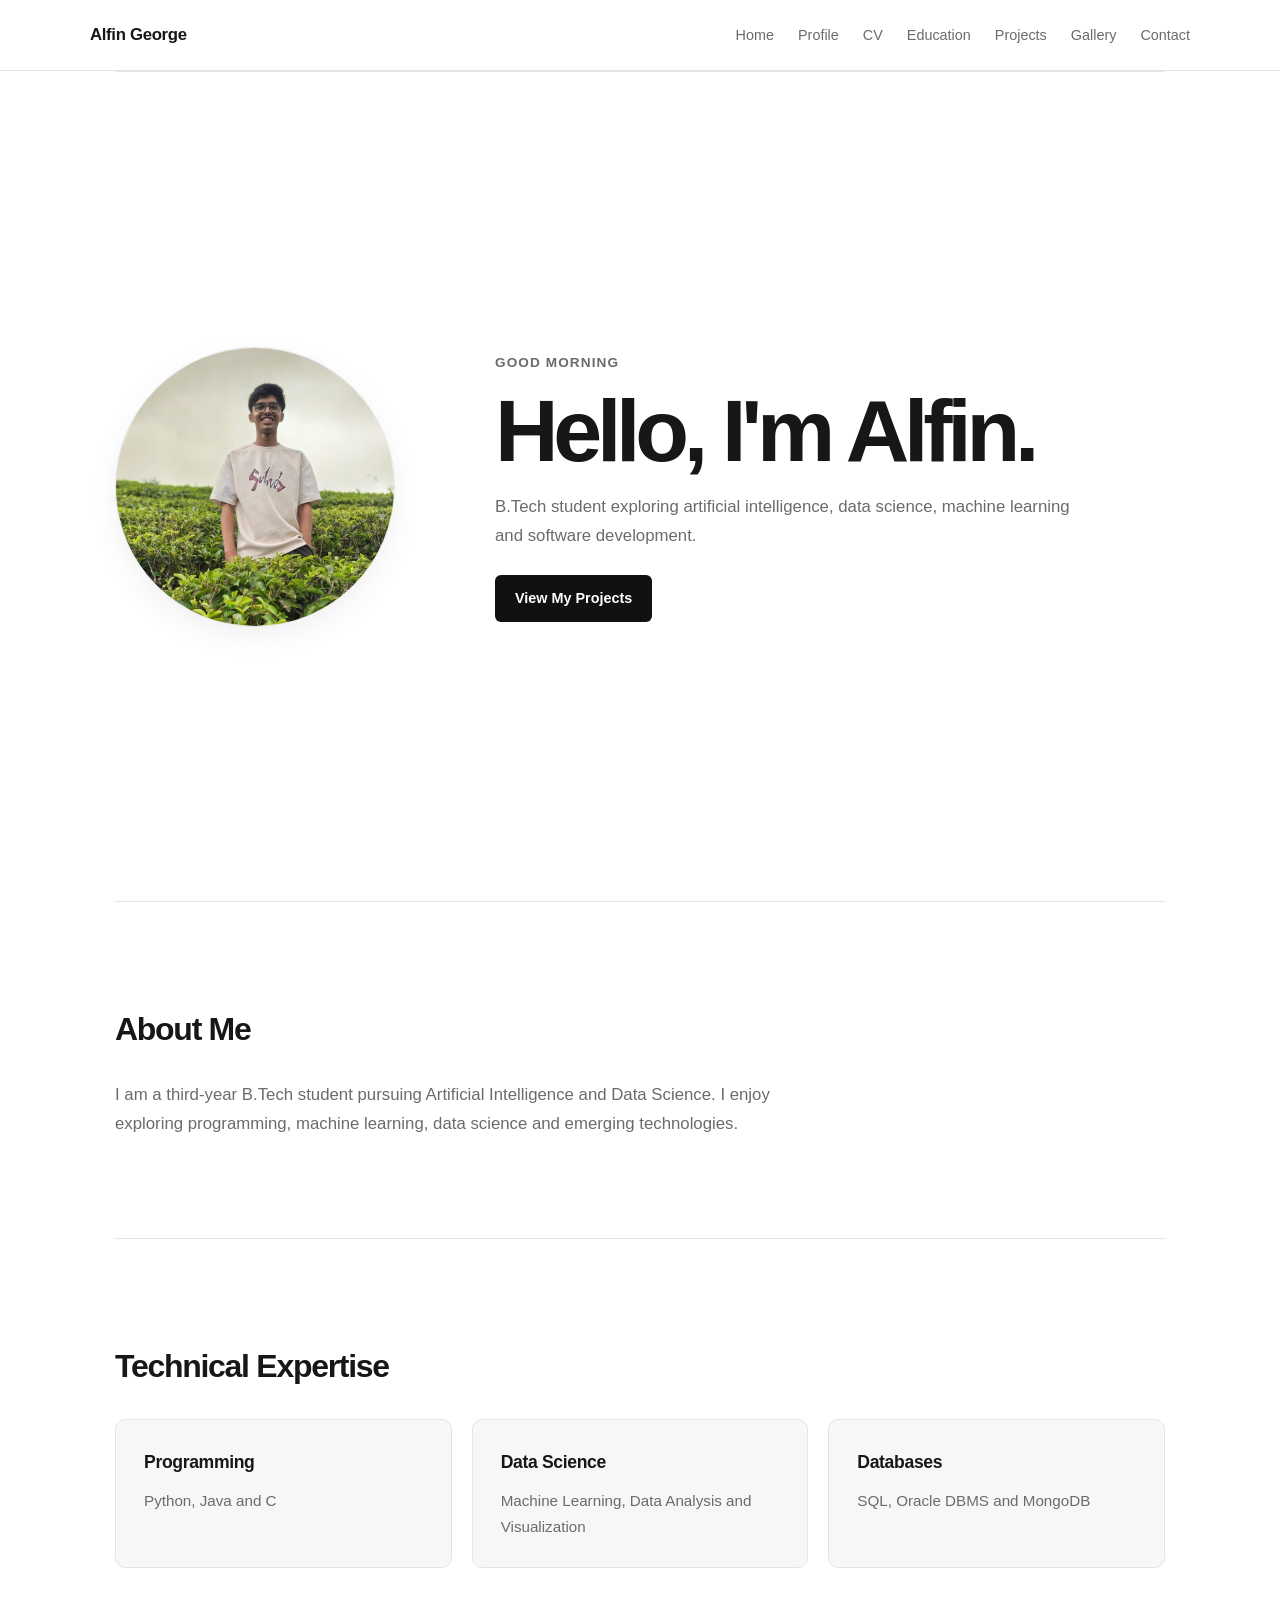
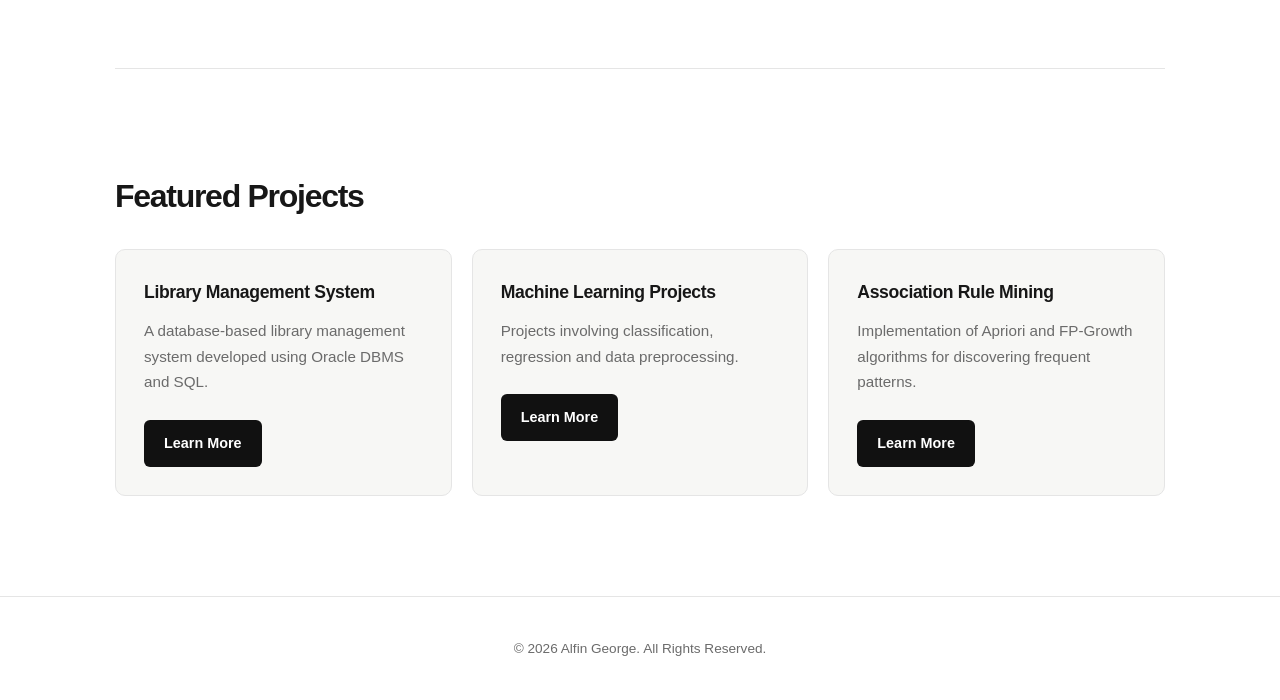
==== commit d0c84f59: "Update index.html" ====
--- a/index.html
+++ b/index.html
@@ -2,7 +2,7 @@
 <html lang="en">
 
 <head>
-<p id="greeting" class="eyebrow"></p>
+
     <meta charset="UTF-8">
 
     <meta name="viewport"
